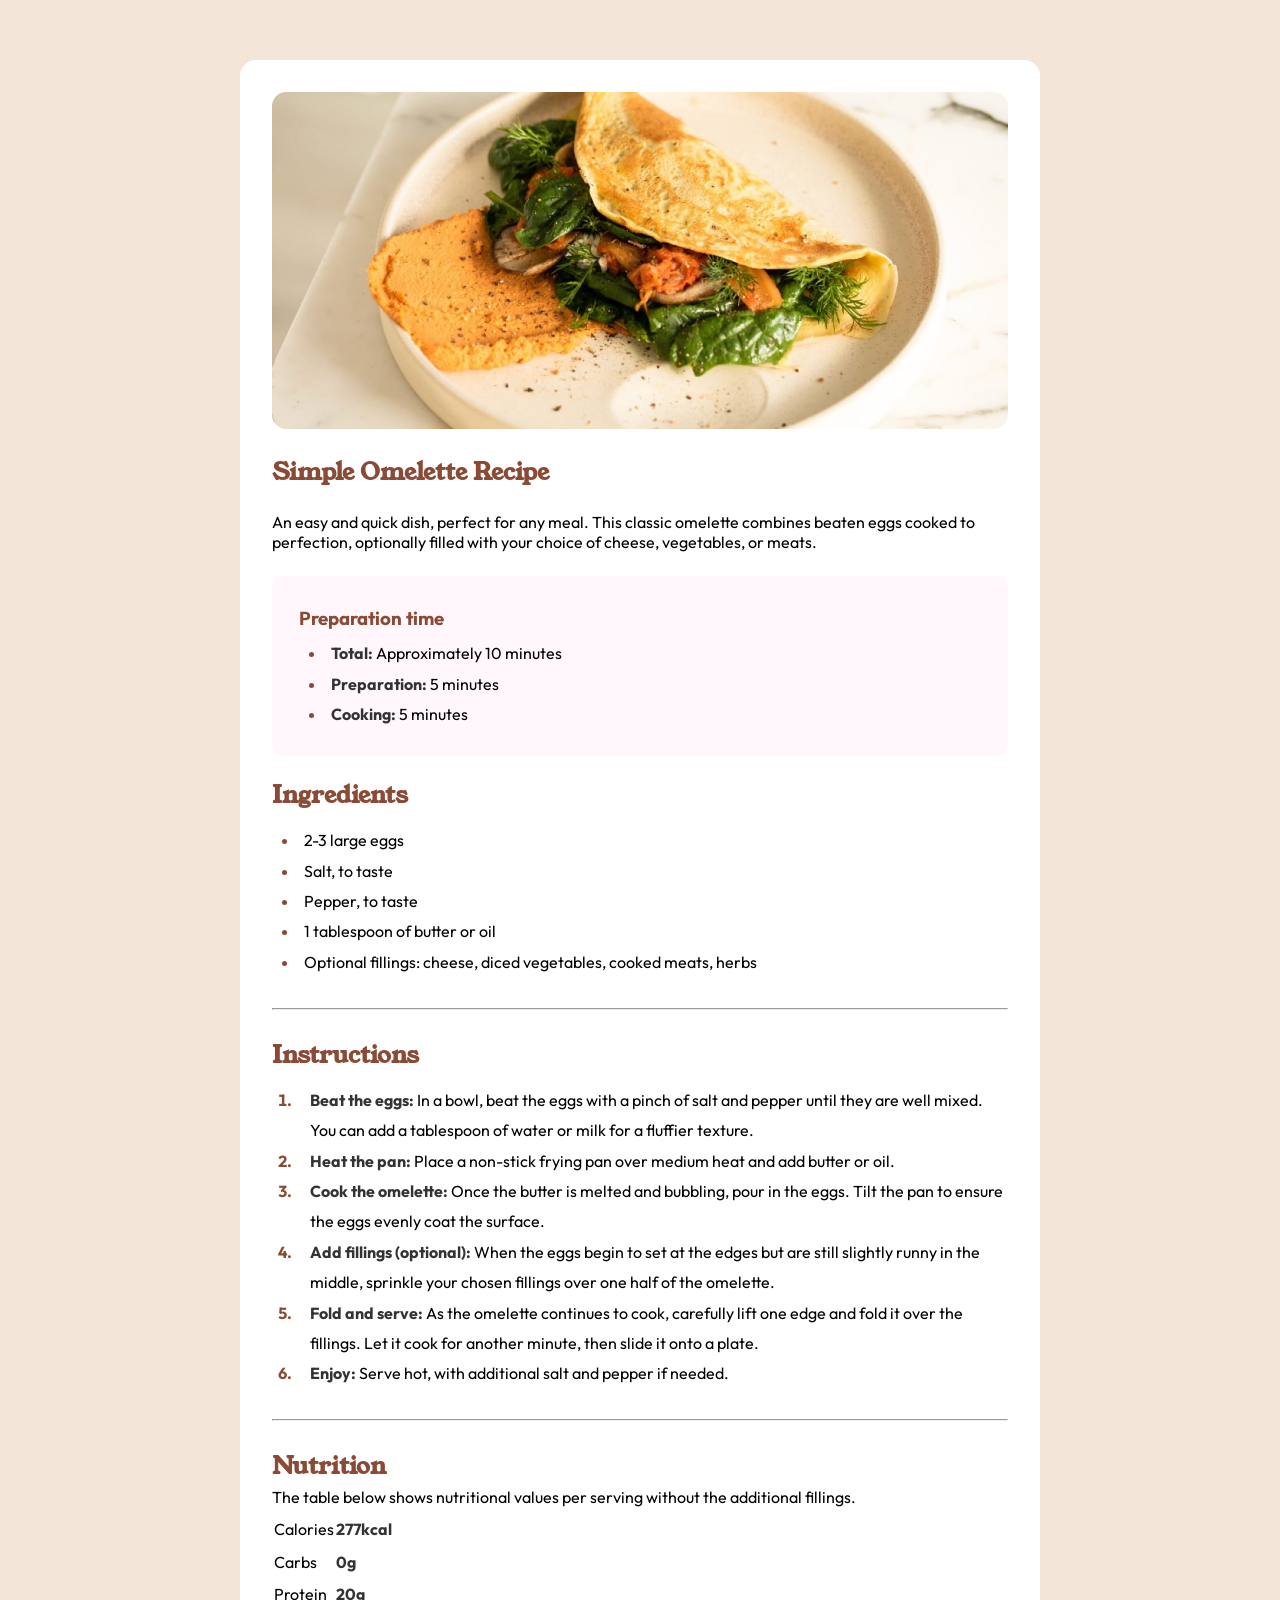
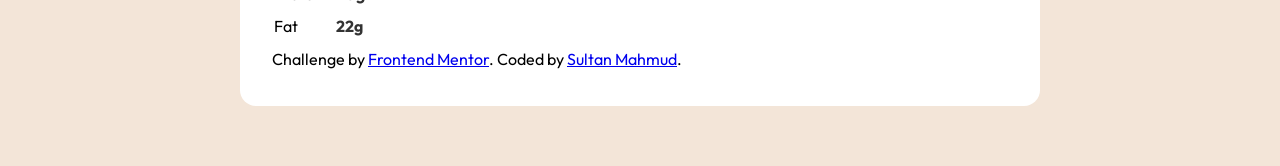
==== index.html @ 98c22a22 "section instructions completed" ====
<!DOCTYPE html>
<html lang="en">
<head>

  <!-- Meta Tags -->
  <meta charset="UTF-8">
  <meta name="viewport" content="width=device-width, initial-scale=1.0"> 
  <meta http-equiv="X-UA-Compatible" content="ie=edge">
  <meta name="keywords" content="Omlate, Recepie">
  <meta name="description" content="This is an Omlate Recipe Page">
  <meta name="Author" content="Sultan Mahmud">

  <!-- Title -->
  <title>Frontend Mentor | Recipe page</title>
  
  <!-- Favicon icon -->
  <link rel="icon" type="image/png" sizes="32x32" href="./assets/images/favicon-32x32.png">
  
  <!-- Style.css -->
  <link rel="stylesheet" href="style.css">

  <!-- Google Fonts Young Serif -->
  <link rel="preconnect" href="https://fonts.googleapis.com">
  <link rel="preconnect" href="https://fonts.gstatic.com" crossorigin>
  <link href="https://fonts.googleapis.com/css2?family=Young+Serif&display=swap" rel="stylesheet">

  <!-- Google Fonts Outfit -->
  <link rel="preconnect" href="https://fonts.googleapis.com">
  <link rel="preconnect" href="https://fonts.gstatic.com" crossorigin>
  <link href="https://fonts.googleapis.com/css2?family=Outfit:wght@100..900&family=Young+Serif&display=swap" rel="stylesheet">

</head>
<body>

<main>

<!-- Omlate Recepie Image Starts -->
 <section id="omlate-receipe-image">
  <img src="assets/images/image-omelette.jpeg" alt="Recpie-Image">
 </section>
<!-- Omlate Recepie Image Ends -->

<!-- Omlate Recipe Header Content Starts -->
<section id="Omlate-recipe-header">
  <div class="omlate-recipe">
    <h1 class="omlate-recipe__title">Simple Omelette Recipe</h1>
    <p class="omlate-recipe__description">
      An easy and quick dish, perfect for any meal. This classic omelette combines beaten eggs cooked 
      to perfection, optionally filled with your choice of cheese, vegetables, or meats.</p>
  </div>
</section>
<!-- Omlate Recipe Header Content Starts -->

<!-- Preparation Time Starts -->
  <section id="preparation-time">
    <div class="preparation-time">
      <h3 class="preparation-time__title">Preparation time</h3>
      <ul class="preparation-time__list">
        <li class="preparation-time__item"><strong>Total:</strong> Approximately 10 minutes</li>
        <li class="preparation-time__item"><strong>Preparation:</strong> 5 minutes</li>
        <li class="preparation-time__item"><strong>Cooking:</strong> 5 minutes</li>
      </ul>
    </div>
  </section>
<!-- Preparation Time Ends -->

<!-- Ingredients Starts -->
<section id="ingredients">
  <div class="ingredients">
    <h2 class="ingredients__title">Ingredients</h2>
    <ul class="ingredients__list">
      <li class="ingredients__item">2-3 large eggs</li>
      <li class="ingredients__item">Salt, to taste</li>
      <li class="ingredients__item">Pepper, to taste</li>
      <li class="ingredients__item"> 1 tablespoon of butter or oil</li>
      <li class="ingredients__item">Optional fillings: cheese, diced vegetables, cooked meats, herbs</li>
    </ul>
  </div>
</section>
<!-- Ingredients Ends -->
 <br>
<hr>
<br>
<!-- Instructions Starts -->
 <section id="instructions">
  <div class="instructions">
    <h2 class="instructions__title">Instructions</h2>
    <ol class="instructions__list">
      <li class="instructions__item"><strong>Beat the eggs:</strong> In a bowl, beat the eggs with a pinch of salt and pepper until they are well mixed. 
        You can add a tablespoon of water or milk for a fluffier texture.</li>
      <li class="instructions__item"><strong>Heat the pan:</strong> Place a non-stick frying pan over medium heat and add butter or oil.</li>
      <li class="instructions__item"><strong>Cook the omelette:</strong> Once the butter is melted and bubbling, pour in the eggs. Tilt the pan to ensure 
        the eggs evenly coat the surface.</li>
      <li class="instructions__item"> <strong>Add fillings (optional):</strong> When the eggs begin to set at the edges but are still slightly runny in the 
        middle, sprinkle your chosen fillings over one half of the omelette.</li>
      <li class="instructions__item"><strong>Fold and serve:</strong> As the omelette continues to cook, carefully lift one edge and fold it over the 
        fillings. Let it cook for another minute, then slide it onto a plate.</li>
      <li class="instructions__item"><strong>Enjoy:</strong> Serve hot, with additional salt and pepper if needed.</li>
    </ol>
  </div>
 </section>
<!-- Instructions Ends -->
<br>
<hr>
<br>
<!-- Nutrition Starts -->
 <section id="nutrition">
  <div class="nutrition">
    <h2 class="nutrition__title">Nutrition</h2>
    <p class="nutrition__description">The table below shows nutritional values per serving without the additional fillings.</p>
    <table class="trition__table">
      <tr>
        <td>Calories</td>
        <td><strong>277kcal</strong></td>
      </tr>

      <tr>
        <td>Carbs</td>
        <td><strong>0g</strong></td>
      </tr>

      <tr>
        <td>Protein</td>
        <td><strong>20g</strong></td>
      </tr>

      <tr>
        <td>Fat</td>
        <td><strong>22g</strong></td>
      </tr>
    </table>
  </div>
 </section>
<!-- Nutrition Ends -->

<!-- attribution Starts -->
<div class="attribution">
  Challenge by <a href="https://www.frontendmentor.io?ref=challenge" target="_blank">Frontend Mentor</a>. 
  Coded by <a href="#">Sultan Mahmud</a>.
  <!-- attribution Ends -->
</div>
</main>

</body>
</html>
---- style.css ----
/* Common and reset css starts */
:root{
    --primary-color: #000;
    --secondary-color: #8a4a35;
    --nutral-color: #f3e5d8;
}
*{
    margin: 0;
    padding: 0;
    box-sizing: border-box;
}
body{
    font-family: "Outfit", serif;
    font-weight: 400;
    background-color: var(--nutral-color);
    font-size: 16px;
    line-height: 1.9rem;
}

img{
    width: 100%;
    height: 100%;
}
h1, h2, h3, h4, h5, h6{
    color: var(--secondary-color);
    font-family: "Young Serif", serif;;;
}
::marker{
    color: var(--secondary-color);
    font-weight: bold;
}
strong{
    color: #333;
}
/* Common and reset css Ends */


/* Main Starts */

main{
    max-width: 800px;
    margin: 0 auto;
    margin-top: 60px;
    margin-bottom: 60px;
    background-color: #fff;
    padding: 2rem;
    border-radius: 16px;
}

/* Main Ends */

/* omlate-receipe-image Starts */
#omlate-receipe-image > img{
    border-radius: 0.9rem;
    margin-bottom: 1.2rem;
}
/* omlate-receipe-image Ends*/

/* Omlate recipe header Starts */
.omlate-recipe__description{
    margin-top: 1.5rem;
    margin-bottom: 1.5rem;
    line-height: normal;
}   
/* Omlate recipe header Ends */

/* Preparation Time Starts */
.preparation-time__title{
    font-family: "Outfit", serif;
    padding-bottom: 5px;
}
.preparation-time{
    background-color: #fff7fc;
    padding: 1.7rem;
    margin-bottom: 1.5rem;
    border-radius: 10px;
}
.preparation-time__list{
    padding-left: 10px;
    list-style-position:inside;
}

/* Preparation Time Ends */

/* Ingredients Starts */
.ingredients__title{
    margin-bottom: 0.9rem;
}
.ingredients__list{
    list-style-position: inside;
    padding-left: 10px;
}
/* Ingredients Ends */

/* Instructions Starts */
.instructions__title{
    margin-bottom: 0.9rem;
}
.instructions__list{
    /* list-style-position: inside; */
    padding-left: 23px;
}
.instructions__item {
    padding-left: 15px;
}
/* Instructions Ends */
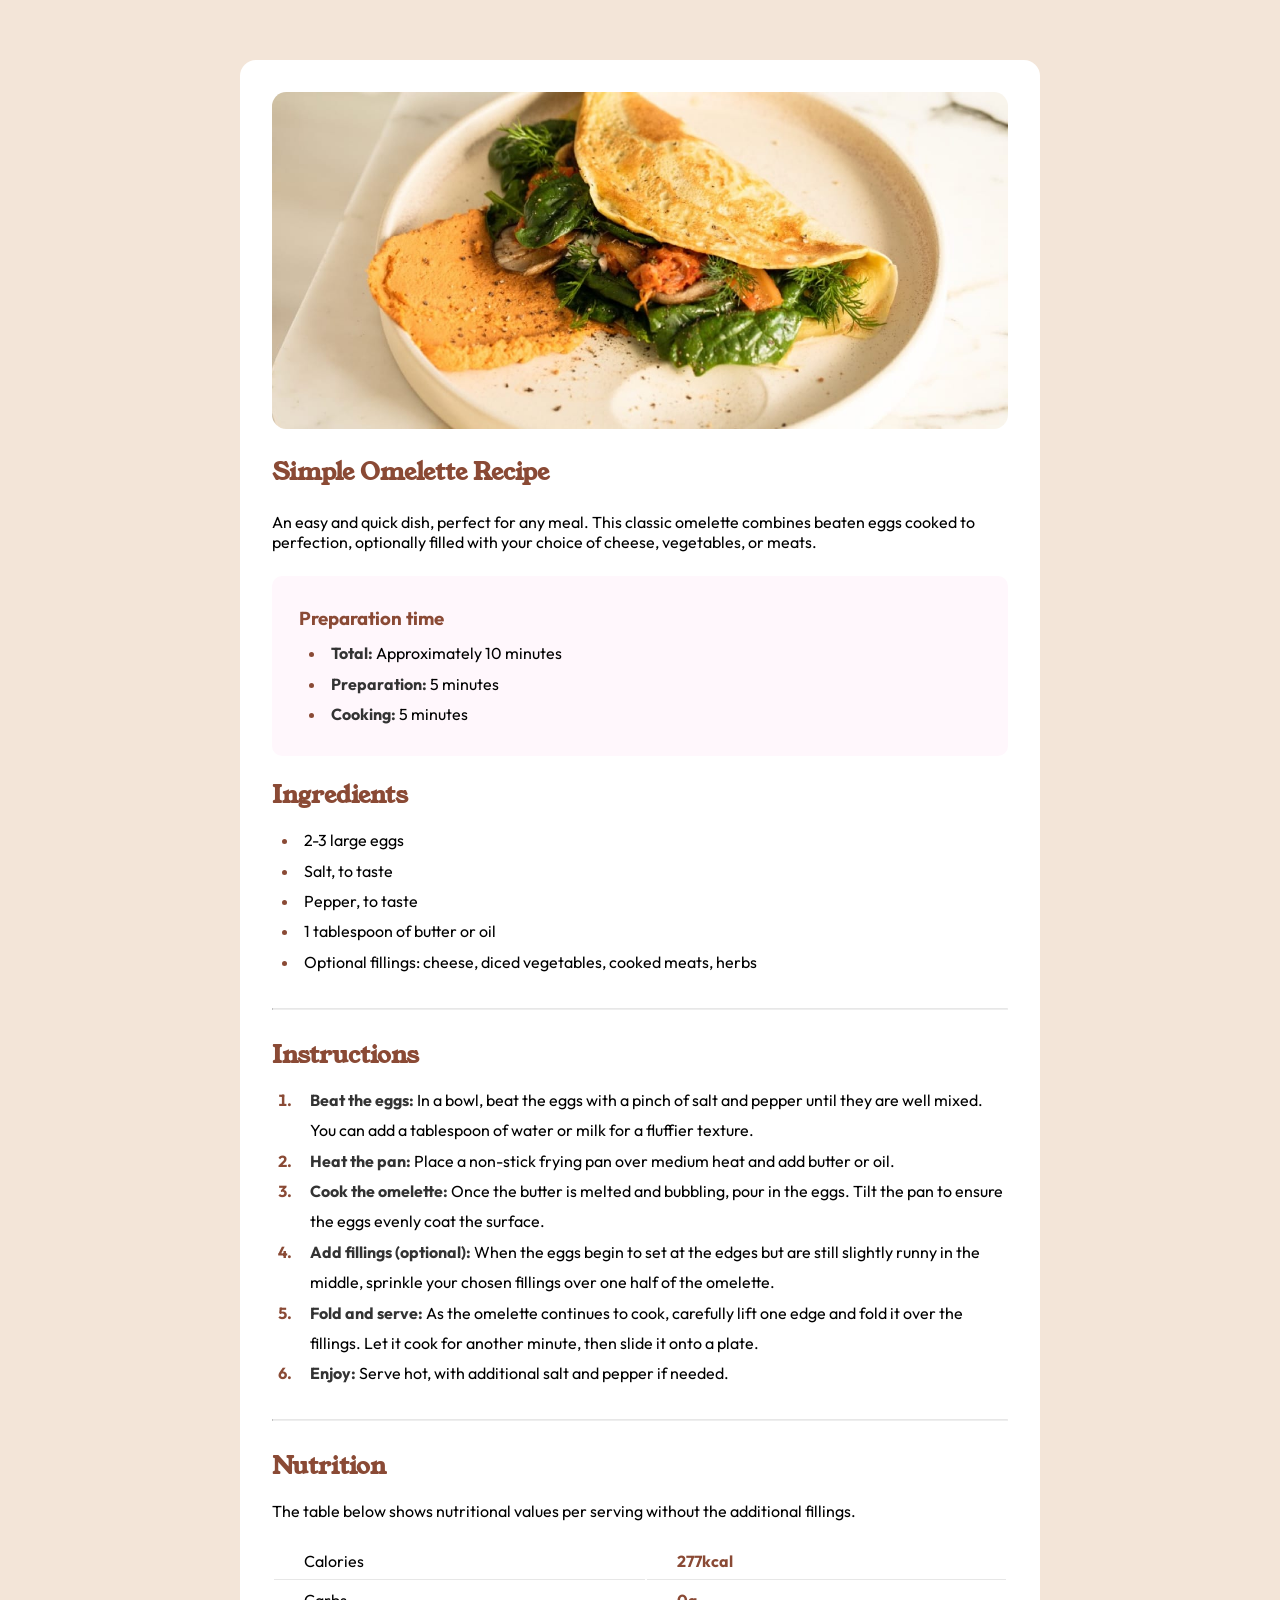
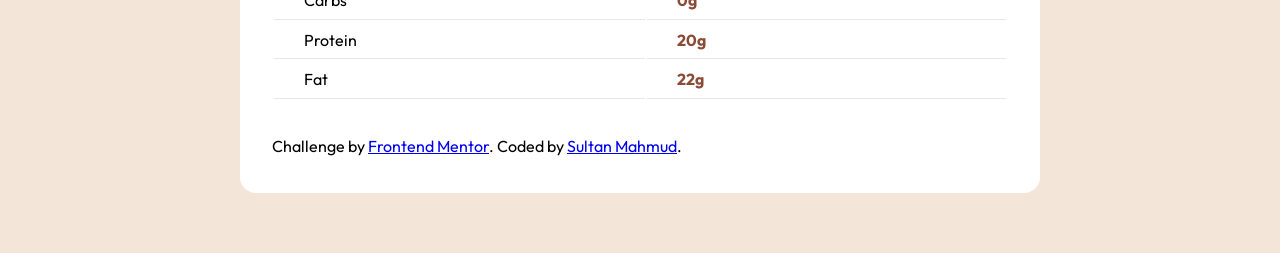
==== commit 14d068f8: "section nutrition completed" ====
--- a/index.html
+++ b/index.html
@@ -79,7 +79,7 @@
 </section>
 <!-- Ingredients Ends -->
  <br>
-<hr>
+<hr class="hr">
 <br>
 <!-- Instructions Starts -->
  <section id="instructions">
@@ -101,14 +101,14 @@
  </section>
 <!-- Instructions Ends -->
 <br>
-<hr>
+<hr class="hr">
 <br>
 <!-- Nutrition Starts -->
  <section id="nutrition">
   <div class="nutrition">
     <h2 class="nutrition__title">Nutrition</h2>
     <p class="nutrition__description">The table below shows nutritional values per serving without the additional fillings.</p>
-    <table class="trition__table">
+    <table class="nutrition__table">
       <tr>
         <td>Calories</td>
         <td><strong>277kcal</strong></td>
@@ -132,7 +132,7 @@
   </div>
  </section>
 <!-- Nutrition Ends -->
-
+<br>
 <!-- attribution Starts -->
 <div class="attribution">
   Challenge by <a href="https://www.frontendmentor.io?ref=challenge" target="_blank">Frontend Mentor</a>. 
--- a/style.css
+++ b/style.css
@@ -31,6 +31,11 @@
 }
 strong{
     color: #333;
+}
+.hr{
+    /* color: #e7e7e7; */
+    color:red;
+    border-top: 1px solid #e7e7e7;
 }
 /* Common and reset css Ends */
 
@@ -104,3 +109,25 @@
     padding-left: 15px;
 }
 /* Instructions Ends */
+
+
+/* Nutrition Starts */
+.nutrition__description{
+    margin-top: 0.9rem;
+    margin-bottom: 0.9rem;
+}
+.nutrition__table{
+    width: 100%;
+}
+.nutrition__table tr {
+    margin-left: 10px;
+}
+.nutrition__table tr td {
+    border-bottom: 1px solid #e7e7e7;
+    padding: 3px 30px;
+}
+.nutrition__table tr td strong{
+    color: var(--secondary-color);
+}
+/* Nutrition Ends */
+
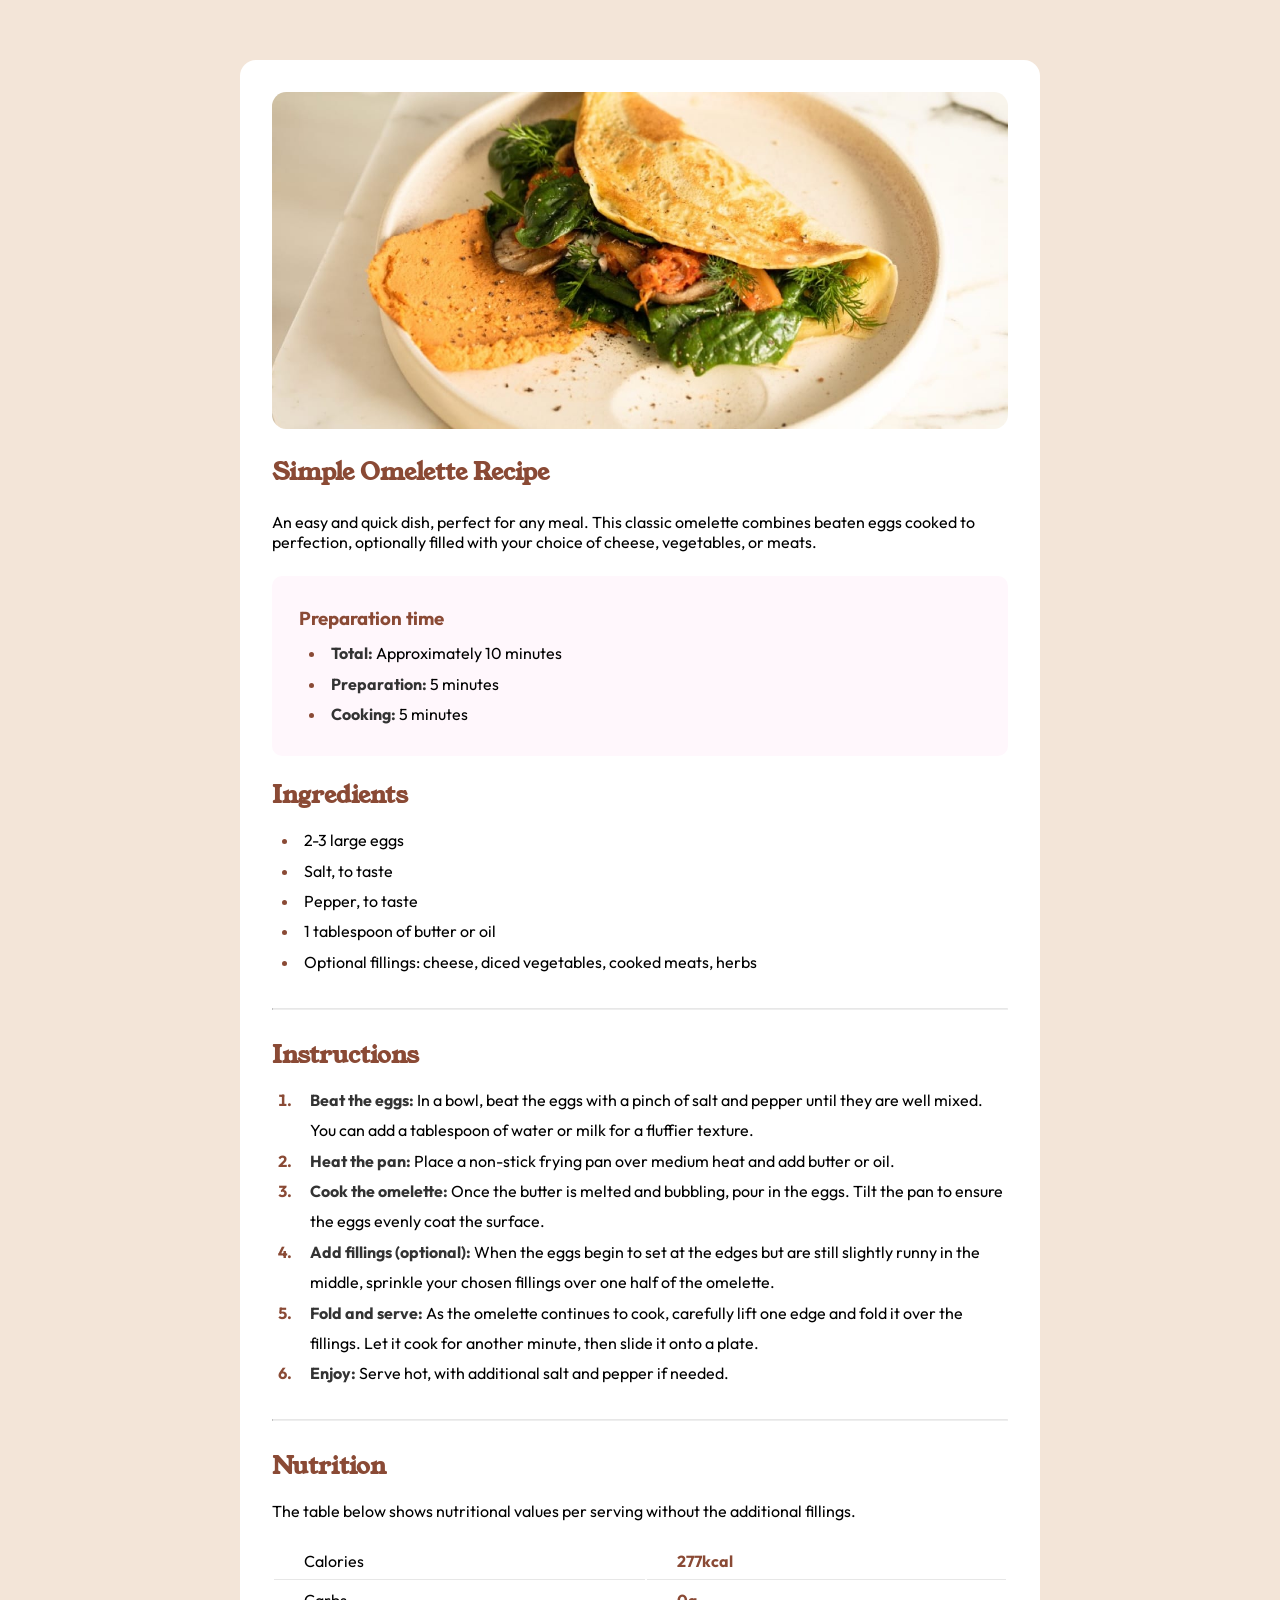
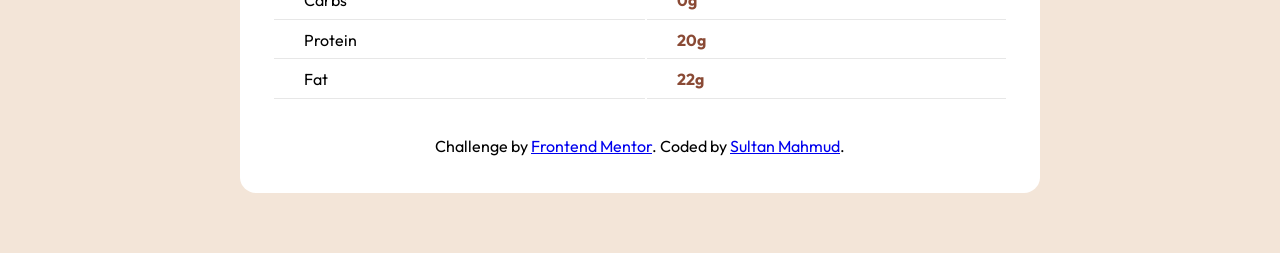
==== commit f619099c: "project completed without responsive" ====
--- a/index.html
+++ b/index.html
@@ -136,7 +136,7 @@
 <!-- attribution Starts -->
 <div class="attribution">
   Challenge by <a href="https://www.frontendmentor.io?ref=challenge" target="_blank">Frontend Mentor</a>. 
-  Coded by <a href="#">Sultan Mahmud</a>.
+  Coded by <a href="https://github.com/developer-sultan">Sultan Mahmud</a>.
   <!-- attribution Ends -->
 </div>
 </main>
--- a/style.css
+++ b/style.css
@@ -131,3 +131,8 @@
 }
 /* Nutrition Ends */
 
+/* Atrribution Starts */
+.attribution{
+    text-align: center;
+}
+/* Atrribution Ends */
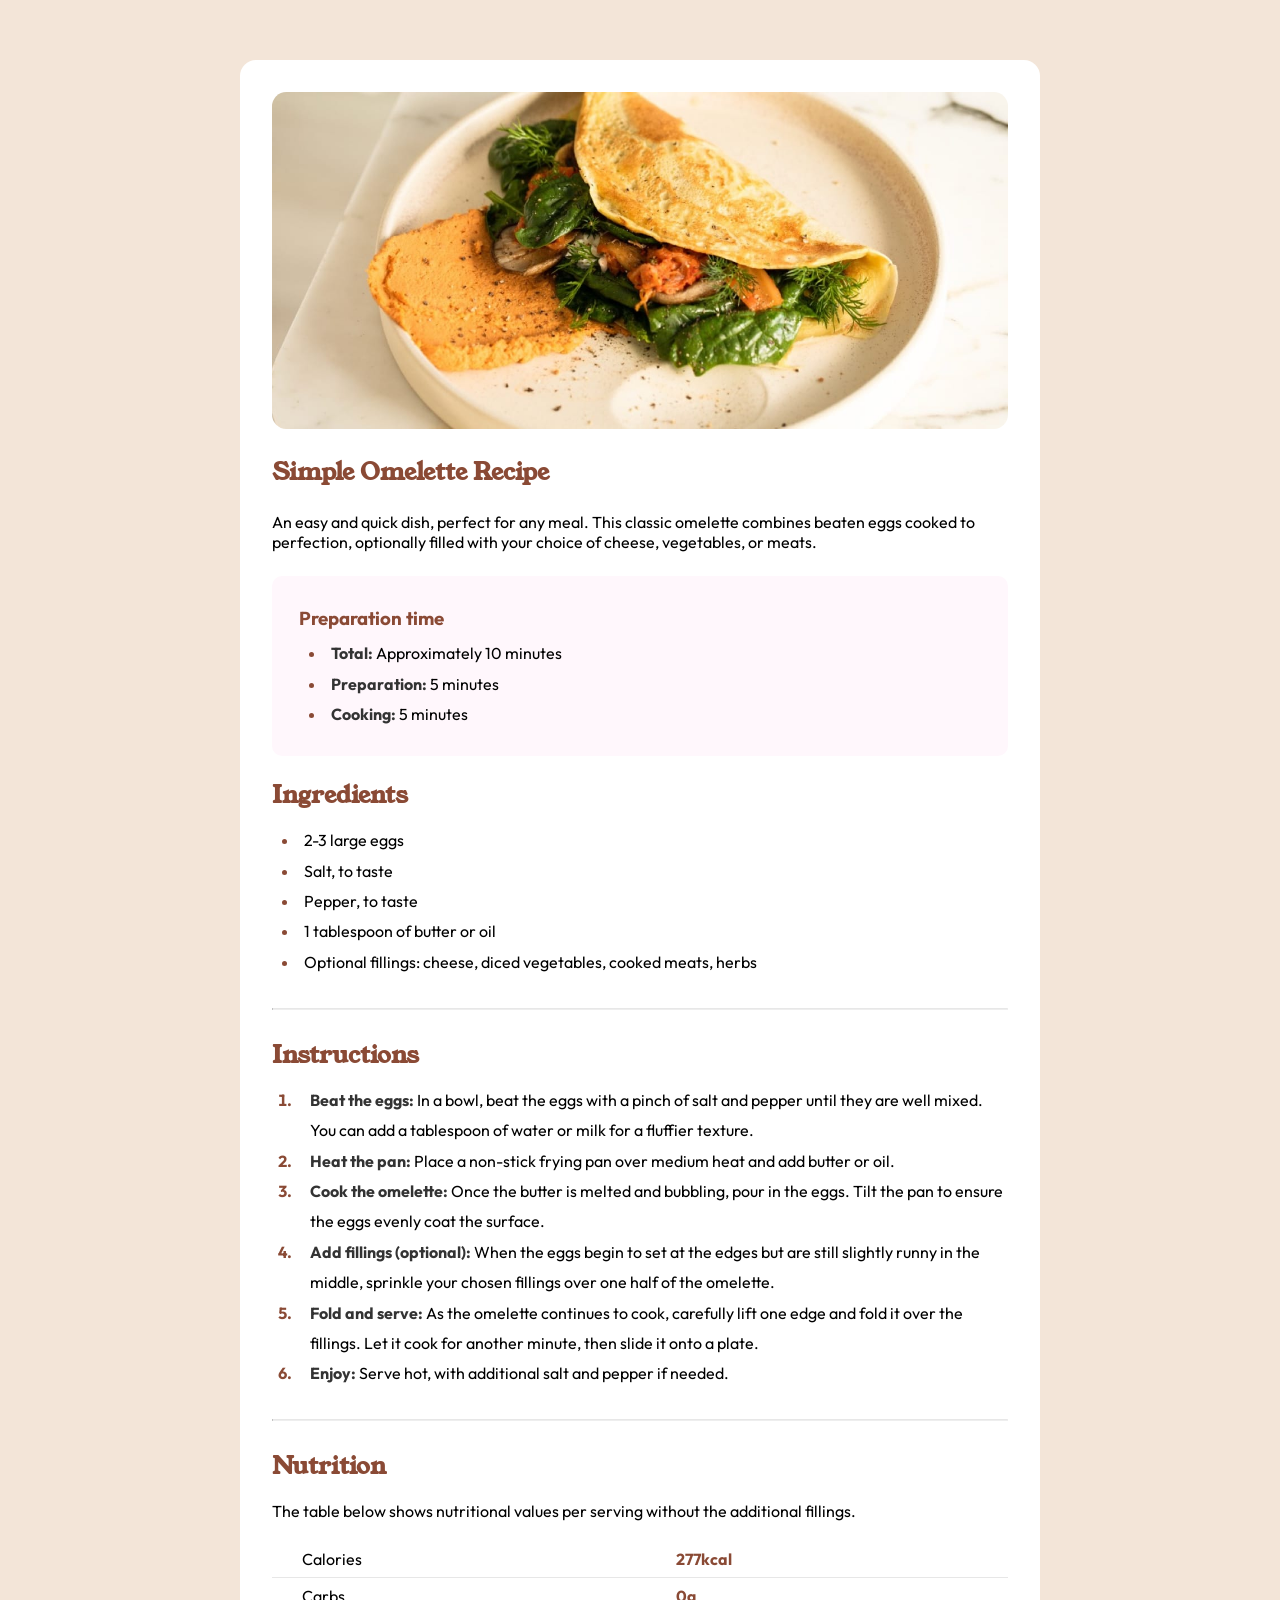
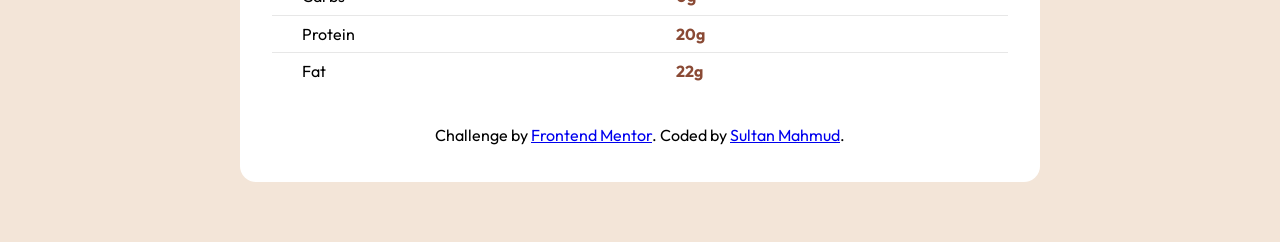
==== commit 37c054db: "modified some css" ====
--- a/index.html
+++ b/index.html
@@ -125,8 +125,8 @@
       </tr>
 
       <tr>
-        <td>Fat</td>
-        <td><strong>22g</strong></td>
+        <td class="nutrition-border__bottom">Fat</td>
+        <td class="nutrition-border__bottom"><strong>22g</strong></td>
       </tr>
     </table>
   </div>
@@ -141,5 +141,7 @@
 </div>
 </main>
 
+
+
 </body>
 </html>
--- a/style.css
+++ b/style.css
@@ -102,7 +102,6 @@
     margin-bottom: 0.9rem;
 }
 .instructions__list{
-    /* list-style-position: inside; */
     padding-left: 23px;
 }
 .instructions__item {
@@ -118,6 +117,8 @@
 }
 .nutrition__table{
     width: 100%;
+    border-collapse: collapse;
+    border-spacing: 0;
 }
 .nutrition__table tr {
     margin-left: 10px;
@@ -125,6 +126,9 @@
 .nutrition__table tr td {
     border-bottom: 1px solid #e7e7e7;
     padding: 3px 30px;
+}
+.nutrition-border__bottom{
+    border-bottom: none !important;
 }
 .nutrition__table tr td strong{
     color: var(--secondary-color);
@@ -135,4 +139,4 @@
 .attribution{
     text-align: center;
 }
-/* Atrribution Ends */+/* Atrribution Ends */
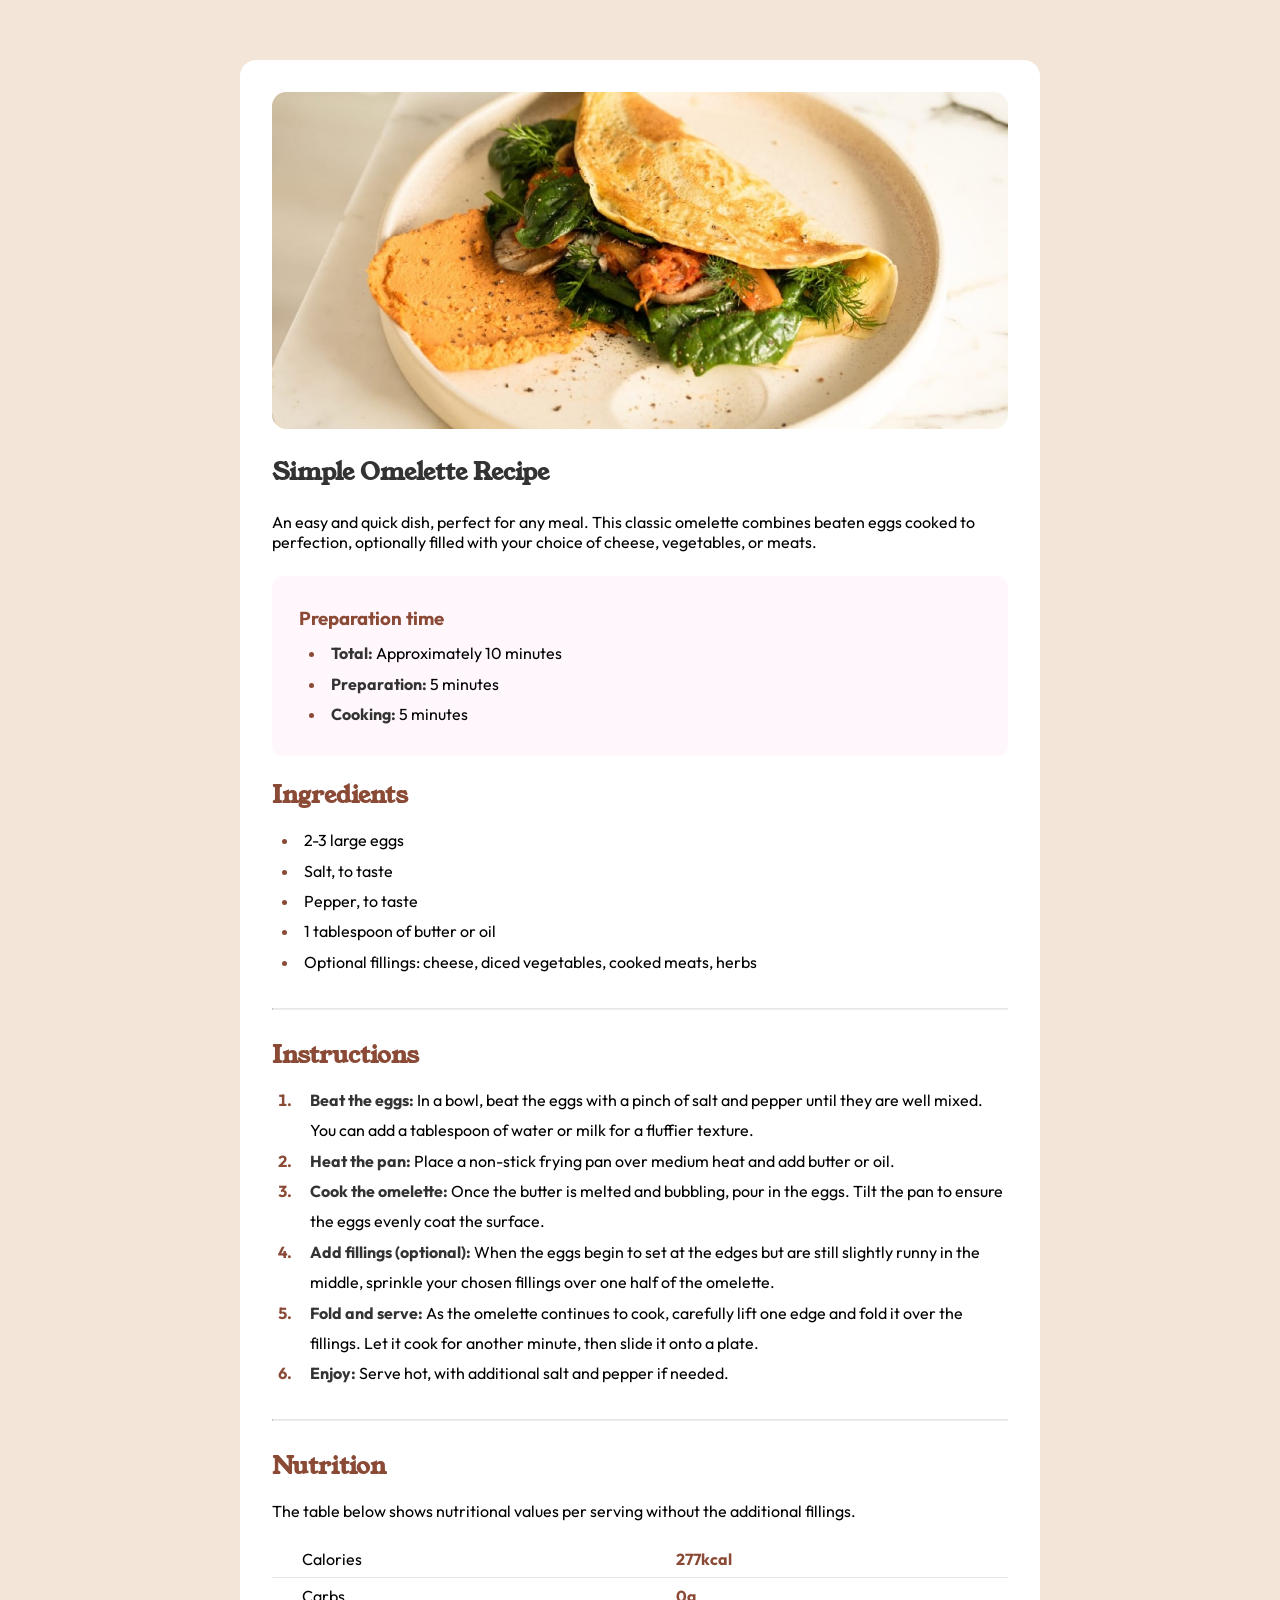
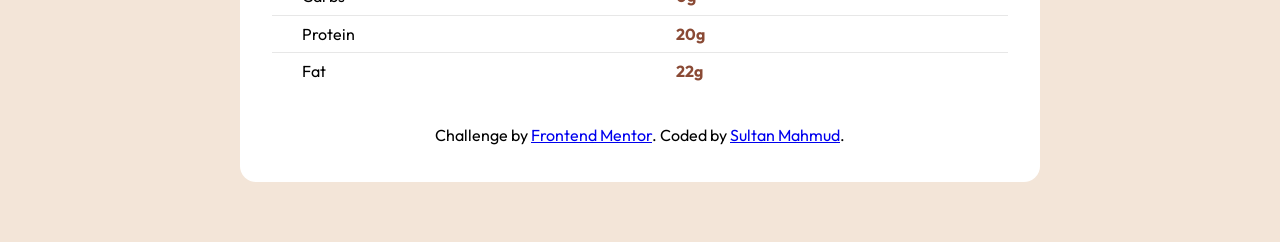
==== commit 207f2f54: "Initial Respoinsive Completed" ====
--- a/index.html
+++ b/index.html
@@ -18,6 +18,9 @@
   
   <!-- Style.css -->
   <link rel="stylesheet" href="style.css">
+
+  <!-- Resposive CSS -->
+   <link rel="stylesheet" href="responsive.css">
 
   <!-- Google Fonts Young Serif -->
   <link rel="preconnect" href="https://fonts.googleapis.com">
@@ -40,7 +43,8 @@
  </section>
 <!-- Omlate Recepie Image Ends -->
 
-<!-- Omlate Recipe Header Content Starts -->
+<div class="for-mobile-responsive">
+  <!-- Omlate Recipe Header Content Starts -->
 <section id="Omlate-recipe-header">
   <div class="omlate-recipe">
     <h1 class="omlate-recipe__title">Simple Omelette Recipe</h1>
@@ -139,6 +143,7 @@
   Coded by <a href="https://github.com/developer-sultan">Sultan Mahmud</a>.
   <!-- attribution Ends -->
 </div>
+</div>
 </main>
 
 
--- a/style.css
+++ b/style.css
@@ -1,6 +1,6 @@
 /* Common and reset css starts */
 :root{
-    --primary-color: #000;
+    --primary-color: #343434;
     --secondary-color: #8a4a35;
     --nutral-color: #f3e5d8;
 }
@@ -62,6 +62,9 @@
 /* omlate-receipe-image Ends*/
 
 /* Omlate recipe header Starts */
+.omlate-recipe__title{
+    color: #333;
+}
 .omlate-recipe__description{
     margin-top: 1.5rem;
     margin-bottom: 1.5rem;
--- a/responsive.css
+++ b/responsive.css
@@ -0,0 +1,104 @@
+@media only screen and (max-width: 420px){
+    /* main Starts */
+    body{
+        background-color: #fff;
+    }
+    main{
+        padding: 0;
+        margin: 0;
+    }
+    /* main Ends */
+
+    .for-mobile-responsive{
+        padding: 1.5rem;
+    }
+
+    /* omlate-receipe-image Starts */
+    #omlate-receipe-image > img{
+        border-radius: 0;
+        margin: 0;
+    }
+    /* omlate-receipe-image Ends */
+
+
+    /* Omlate recipe header Starts */
+    .omlate-recipe__title{
+        font-size: 2.1em;
+    }
+    .omlate-recipe__description{
+        margin-bottom: 2rem;
+    }
+    /* Omlate recipe header Ends */
+
+
+
+
+
+
+
+
+}
+@media only screen and (min-width: 421px) and (max-width: 767px){
+    body{
+        background-color: #fff;
+    }
+       /* main Starts */
+       main{
+        padding: 0;
+        margin: 0;
+    }
+    /* main Ends */
+
+    .for-mobile-responsive{
+        padding: 1.5rem;
+    }
+
+    /* omlate-receipe-image Starts */
+    #omlate-receipe-image > img{
+        border-radius: 0;
+        margin: 0;
+    }
+    /* omlate-receipe-image Ends */
+
+
+    /* Omlate recipe header Starts */
+    .omlate-recipe__title{
+        font-size: 2.1em;
+    }
+    .omlate-recipe__description{
+        margin-bottom: 2rem;
+    }
+    /* Omlate recipe header Ends */
+}
+@media only screen and (min-width: 768px ) and (max-width: 991px){
+    body{
+        background-color: #fff;
+    }
+       /* main Starts */
+       main{
+        padding: 0;
+        margin: 0  auto;
+    }
+    /* main Ends */
+
+    .for-mobile-responsive{
+        padding: 1.5rem;
+    }
+
+    /* omlate-receipe-image Starts */
+    #omlate-receipe-image > img{
+        border-radius: 0;
+        margin: 0;
+    }
+    /* omlate-receipe-image Ends */
+
+
+    /* Omlate recipe header Starts */
+    .omlate-recipe__title{
+        font-size: 2.1em;
+    }
+    .omlate-recipe__description{
+        margin-bottom: 2rem;
+    }
+    /* Omlate recipe header Ends */
+}
